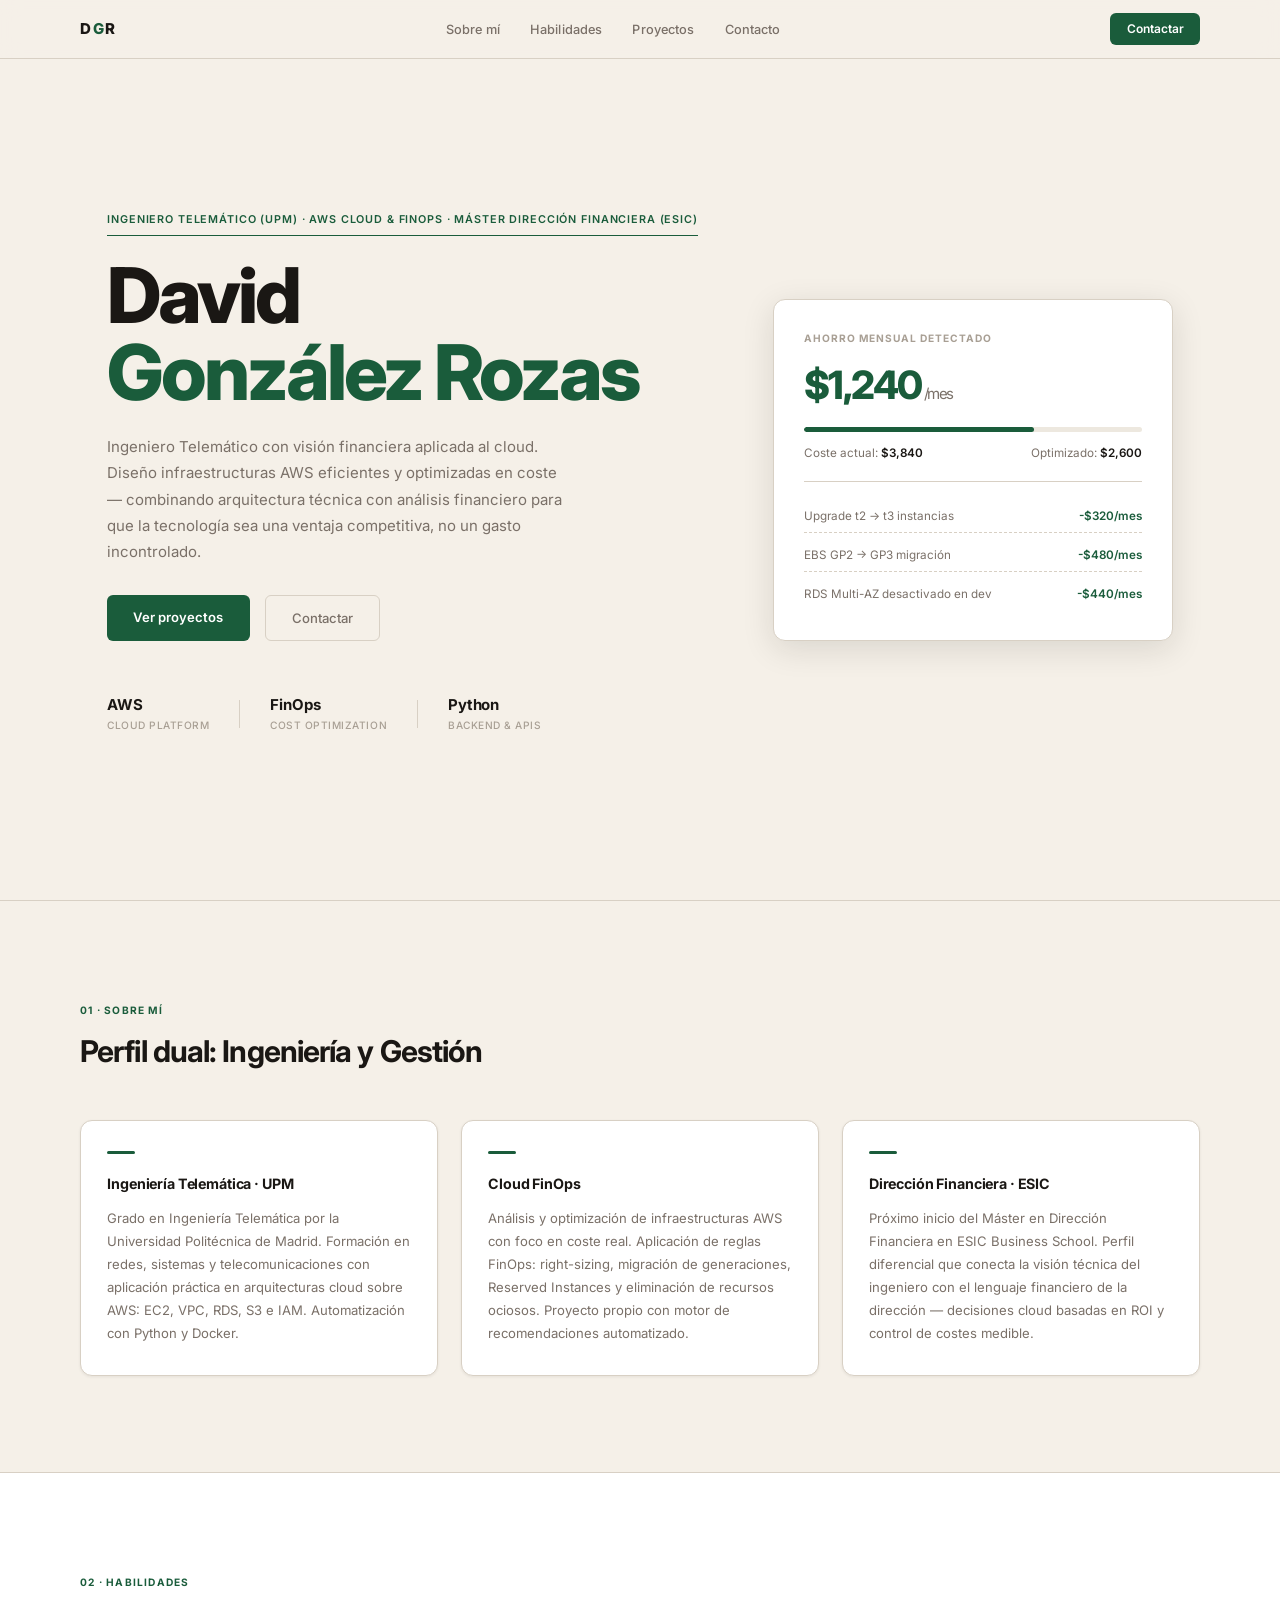
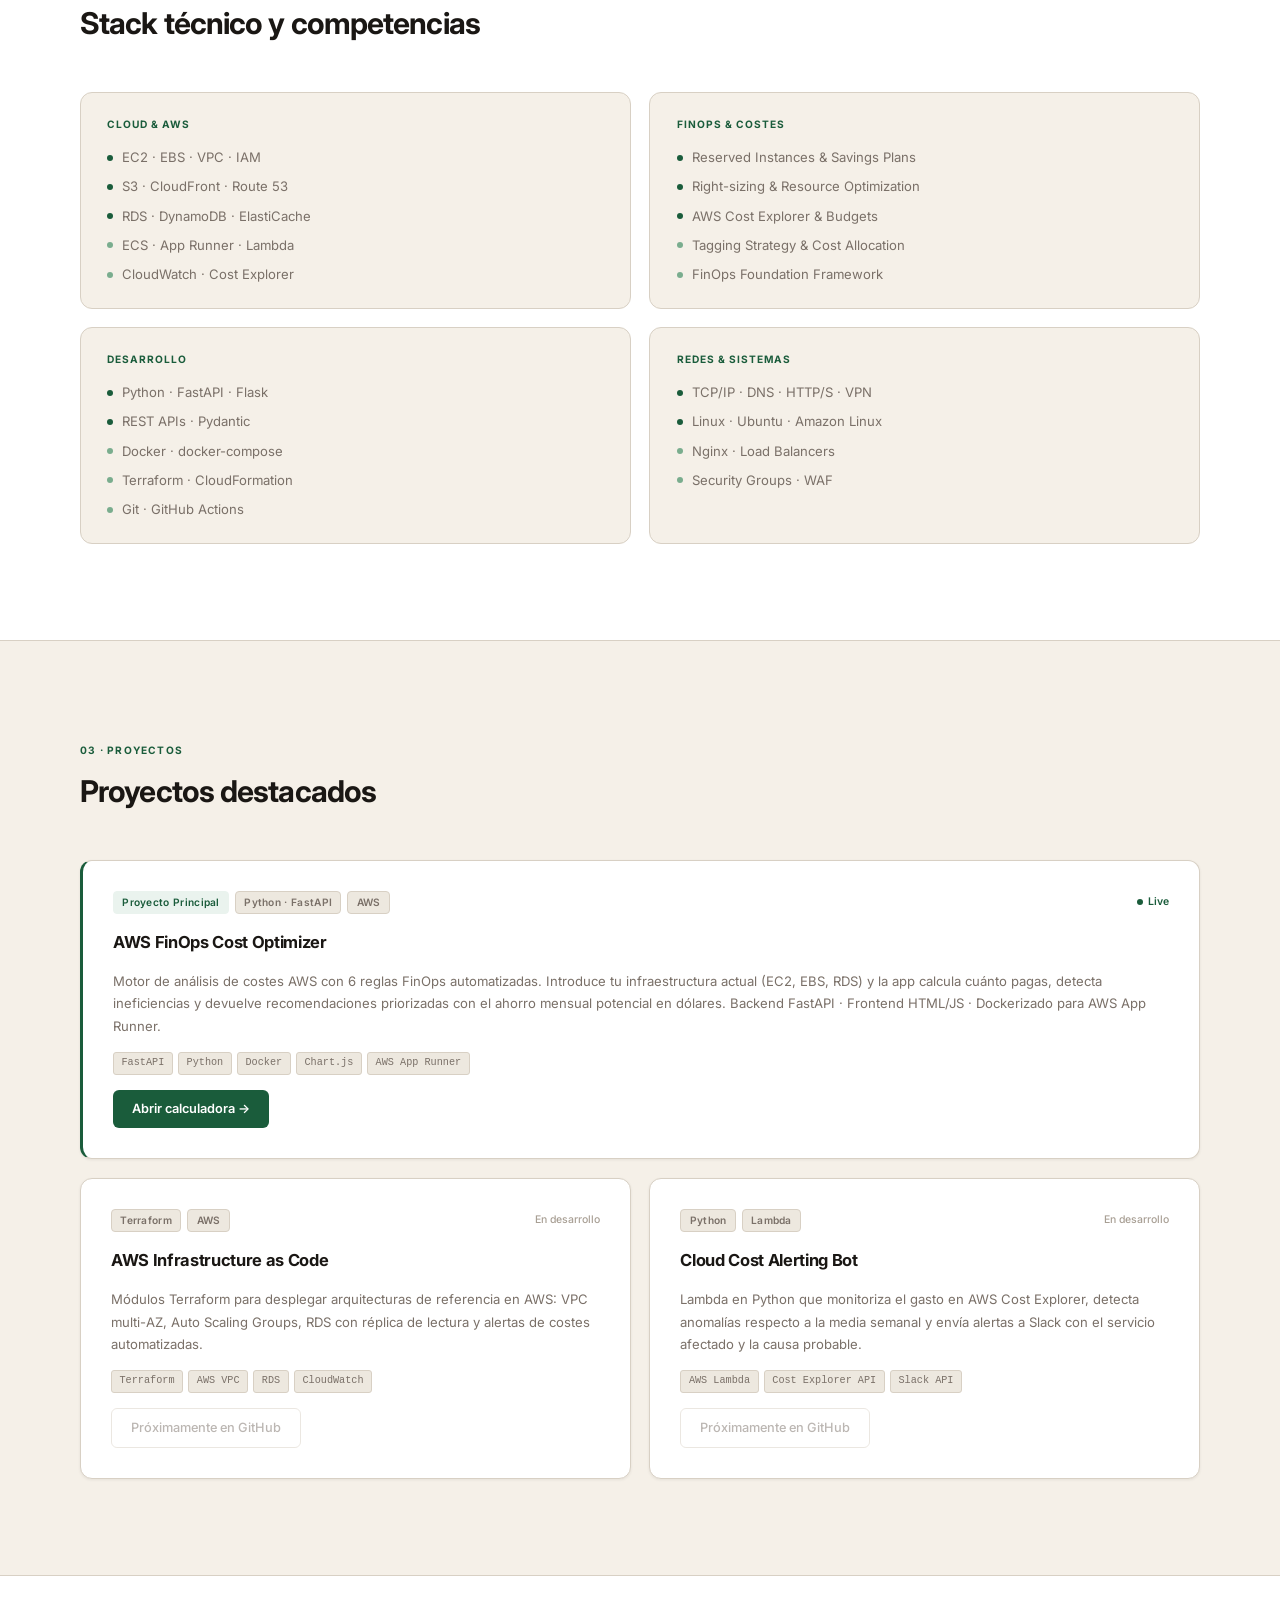
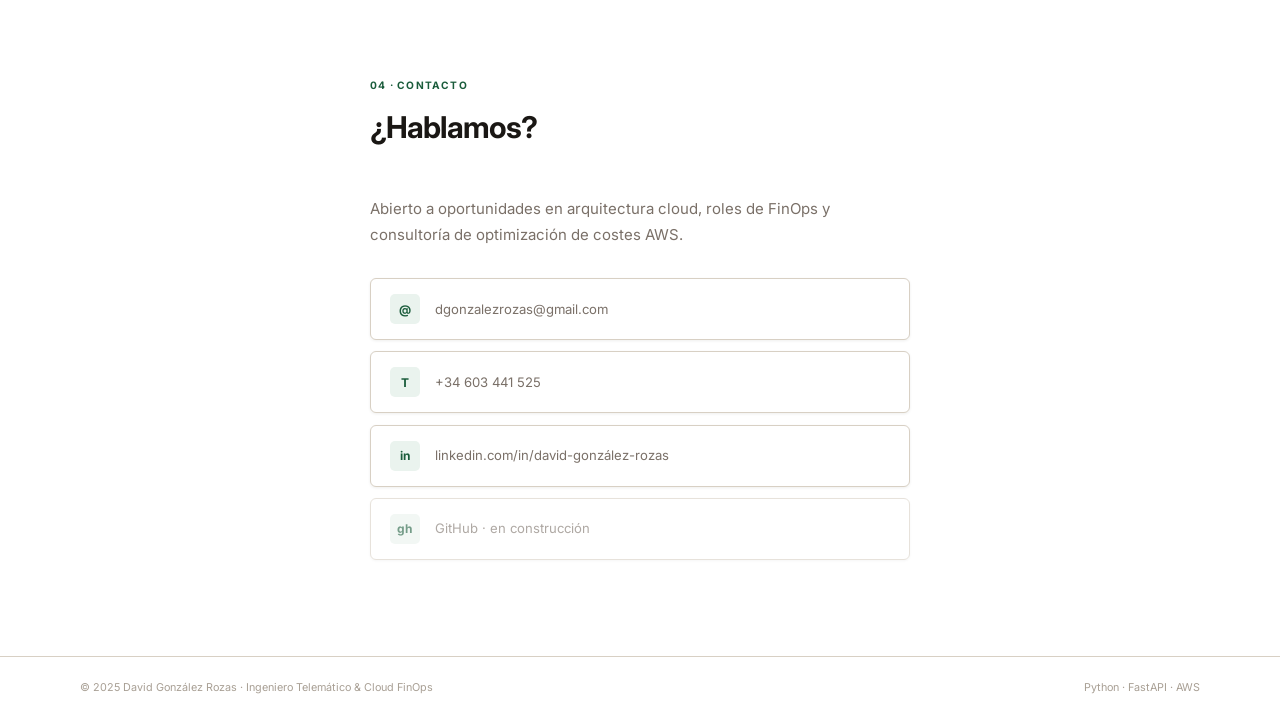
==== index.html @ 5a090d02 "Rename INDEX~1.HTM to index.html" ====
<!DOCTYPE html>
<html lang="es">
<head>
  <meta charset="UTF-8" />
  <meta name="viewport" content="width=device-width, initial-scale=1.0" />
  <title>David González Rozas — Ingeniero Telemático & Cloud FinOps</title>
  <meta name="description" content="Portfolio de David González Rozas, Ingeniero Telemático (UPM) especializado en AWS y Cloud FinOps. Próximo Máster en Dirección Financiera (ESIC)." />
  <link rel="preconnect" href="https://fonts.googleapis.com" />
  <link href="https://fonts.googleapis.com/css2?family=Inter:wght@400;500;600;700;800&display=swap" rel="stylesheet" />
  <link rel="stylesheet" href="assets/css/style.css" />
</head>
<body>

<nav class="navbar" id="navbar">
  <div class="container nav-inner">
    <a href="#" class="nav-brand">D<span class="brand-g">G</span>R</a>
    <ul class="nav-links">
      <li><a href="#about">Sobre mí</a></li>
      <li><a href="#skills">Habilidades</a></li>
      <li><a href="#projects">Proyectos</a></li>
      <li><a href="#contact">Contacto</a></li>
    </ul>
    <a href="mailto:dgonzalezrozas@gmail.com" class="btn-nav">Contactar</a>
  </div>
</nav>

<!-- HERO -->
<section class="hero" id="home">
  <div class="container hero-inner">
    <div class="hero-content">
      <div class="hero-tag">Ingeniero Telemático (UPM) · AWS Cloud & FinOps · Máster Dirección Financiera (ESIC)</div>
      <h1 class="hero-title">
        David<br />
        <span class="surname">González Rozas</span>
      </h1>
      <p class="hero-desc">
        Ingeniero Telemático con visión financiera aplicada al cloud. Diseño
        infraestructuras AWS eficientes y optimizadas en coste — combinando
        arquitectura técnica con análisis financiero para que la tecnología
        sea una ventaja competitiva, no un gasto incontrolado.
      </p>
      <div class="hero-cta">
        <a href="#projects" class="btn-primary">Ver proyectos</a>
        <a href="mailto:dgonzalezrozas@gmail.com" class="btn-ghost">Contactar</a>
      </div>
      <div class="hero-stats">
        <div class="stat">
          <span class="stat-val">AWS</span>
          <span class="stat-lab">Cloud Platform</span>
        </div>
        <div class="stat-div"></div>
        <div class="stat">
          <span class="stat-val">FinOps</span>
          <span class="stat-lab">Cost Optimization</span>
        </div>
        <div class="stat-div"></div>
        <div class="stat">
          <span class="stat-val">Python</span>
          <span class="stat-lab">Backend & APIs</span>
        </div>
      </div>
    </div>

    <div class="hero-visual" aria-hidden="true">
      <div class="visual-card">
        <div class="vc-label">Ahorro mensual detectado</div>
        <div class="vc-value">$1,240<span class="vc-unit"> /mes</span></div>
        <div class="vc-bar">
          <div class="vc-bar-fill" style="width:68%"></div>
        </div>
        <div class="vc-detail">
          <span>Coste actual: <strong>$3,840</strong></span>
          <span>Optimizado: <strong>$2,600</strong></span>
        </div>
        <div class="vc-recs">
          <div class="vc-rec">Upgrade t2 → t3 instancias<span>-$320/mes</span></div>
          <div class="vc-rec">EBS GP2 → GP3 migración<span>-$480/mes</span></div>
          <div class="vc-rec">RDS Multi-AZ desactivado en dev<span>-$440/mes</span></div>
        </div>
      </div>
    </div>
  </div>
</section>

<div class="section-divider"></div>

<!-- ABOUT -->
<section class="section" id="about">
  <div class="container">
    <div class="section-header">
      <span class="section-tag">01 · Sobre mí</span>
      <h2 class="section-title">Perfil dual: Ingeniería y Gestión</h2>
    </div>
    <div class="about-grid">
      <div class="about-block">
        <div class="ab-line"></div>
        <h3>Ingeniería Telemática · UPM</h3>
        <p>
          Grado en Ingeniería Telemática por la Universidad Politécnica de Madrid.
          Formación en redes, sistemas y telecomunicaciones con aplicación
          práctica en arquitecturas cloud sobre AWS: EC2, VPC, RDS, S3 e IAM.
          Automatización con Python y Docker.
        </p>
      </div>
      <div class="about-block">
        <div class="ab-line"></div>
        <h3>Cloud FinOps</h3>
        <p>
          Análisis y optimización de infraestructuras AWS con foco en coste real.
          Aplicación de reglas FinOps: right-sizing, migración de generaciones,
          Reserved Instances y eliminación de recursos ociosos.
          Proyecto propio con motor de recomendaciones automatizado.
        </p>
      </div>
      <div class="about-block">
        <div class="ab-line"></div>
        <h3>Dirección Financiera · ESIC</h3>
        <p>
          Próximo inicio del Máster en Dirección Financiera en ESIC Business School.
          Perfil diferencial que conecta la visión técnica del ingeniero con el
          lenguaje financiero de la dirección — decisiones cloud basadas
          en ROI y control de costes medible.
        </p>
      </div>
    </div>
  </div>
</section>

<div class="section-divider"></div>

<!-- SKILLS -->
<section class="section section-alt" id="skills">
  <div class="container">
    <div class="section-header">
      <span class="section-tag">02 · Habilidades</span>
      <h2 class="section-title">Stack técnico y competencias</h2>
    </div>
    <div class="skills-grid">
      <div class="skill-group">
        <h4 class="sg-title">Cloud & AWS</h4>
        <div class="skill-list">
          <div class="skill-item"><span class="skill-dot high"></span>EC2 · EBS · VPC · IAM</div>
          <div class="skill-item"><span class="skill-dot high"></span>S3 · CloudFront · Route 53</div>
          <div class="skill-item"><span class="skill-dot high"></span>RDS · DynamoDB · ElastiCache</div>
          <div class="skill-item"><span class="skill-dot med"></span>ECS · App Runner · Lambda</div>
          <div class="skill-item"><span class="skill-dot med"></span>CloudWatch · Cost Explorer</div>
        </div>
      </div>
      <div class="skill-group">
        <h4 class="sg-title">FinOps & Costes</h4>
        <div class="skill-list">
          <div class="skill-item"><span class="skill-dot high"></span>Reserved Instances & Savings Plans</div>
          <div class="skill-item"><span class="skill-dot high"></span>Right-sizing & Resource Optimization</div>
          <div class="skill-item"><span class="skill-dot high"></span>AWS Cost Explorer & Budgets</div>
          <div class="skill-item"><span class="skill-dot med"></span>Tagging Strategy & Cost Allocation</div>
          <div class="skill-item"><span class="skill-dot med"></span>FinOps Foundation Framework</div>
        </div>
      </div>
      <div class="skill-group">
        <h4 class="sg-title">Desarrollo</h4>
        <div class="skill-list">
          <div class="skill-item"><span class="skill-dot high"></span>Python · FastAPI · Flask</div>
          <div class="skill-item"><span class="skill-dot high"></span>REST APIs · Pydantic</div>
          <div class="skill-item"><span class="skill-dot med"></span>Docker · docker-compose</div>
          <div class="skill-item"><span class="skill-dot med"></span>Terraform · CloudFormation</div>
          <div class="skill-item"><span class="skill-dot med"></span>Git · GitHub Actions</div>
        </div>
      </div>
      <div class="skill-group">
        <h4 class="sg-title">Redes & Sistemas</h4>
        <div class="skill-list">
          <div class="skill-item"><span class="skill-dot high"></span>TCP/IP · DNS · HTTP/S · VPN</div>
          <div class="skill-item"><span class="skill-dot high"></span>Linux · Ubuntu · Amazon Linux</div>
          <div class="skill-item"><span class="skill-dot med"></span>Nginx · Load Balancers</div>
          <div class="skill-item"><span class="skill-dot med"></span>Security Groups · WAF</div>
        </div>
      </div>
    </div>
  </div>
</section>

<div class="section-divider"></div>

<!-- PROJECTS -->
<section class="section" id="projects">
  <div class="container">
    <div class="section-header">
      <span class="section-tag">03 · Proyectos</span>
      <h2 class="section-title">Proyectos destacados</h2>
    </div>
    <div class="projects-grid">

      <div class="project-card project-featured">
        <div class="project-header">
          <div class="project-badges">
            <span class="pbadge pbadge-featured">Proyecto Principal</span>
            <span class="pbadge">Python · FastAPI</span>
            <span class="pbadge">AWS</span>
          </div>
          <div class="project-status">
            <span class="status-dot"></span> Live
          </div>
        </div>
        <h3 class="project-title">AWS FinOps Cost Optimizer</h3>
        <p class="project-desc">
          Motor de análisis de costes AWS con 6 reglas FinOps automatizadas.
          Introduce tu infraestructura actual (EC2, EBS, RDS) y la app calcula
          cuánto pagas, detecta ineficiencias y devuelve recomendaciones
          priorizadas con el ahorro mensual potencial en dólares.
          Backend FastAPI · Frontend HTML/JS · Dockerizado para AWS App Runner.
        </p>
        <div class="project-tech">
          <span>FastAPI</span><span>Python</span><span>Docker</span>
          <span>Chart.js</span><span>AWS App Runner</span>
        </div>
        <div class="project-actions">
          <a href="calculator.html" class="btn-project-primary">Abrir calculadora →</a>
        </div>
      </div>

      <div class="project-card">
        <div class="project-header">
          <div class="project-badges">
            <span class="pbadge">Terraform</span>
            <span class="pbadge">AWS</span>
          </div>
          <div style="font-size:.7rem;color:var(--text-light);font-weight:500;">En desarrollo</div>
        </div>
        <h3 class="project-title">AWS Infrastructure as Code</h3>
        <p class="project-desc">
          Módulos Terraform para desplegar arquitecturas de referencia en AWS:
          VPC multi-AZ, Auto Scaling Groups, RDS con réplica de lectura
          y alertas de costes automatizadas.
        </p>
        <div class="project-tech">
          <span>Terraform</span><span>AWS VPC</span><span>RDS</span><span>CloudWatch</span>
        </div>
        <div class="project-actions">
          <span class="btn-project-ghost" style="opacity:.5;cursor:default;">Próximamente en GitHub</span>
        </div>
      </div>

      <div class="project-card">
        <div class="project-header">
          <div class="project-badges">
            <span class="pbadge">Python</span>
            <span class="pbadge">Lambda</span>
          </div>
          <div style="font-size:.7rem;color:var(--text-light);font-weight:500;">En desarrollo</div>
        </div>
        <h3 class="project-title">Cloud Cost Alerting Bot</h3>
        <p class="project-desc">
          Lambda en Python que monitoriza el gasto en AWS Cost Explorer,
          detecta anomalías respecto a la media semanal y envía alertas
          a Slack con el servicio afectado y la causa probable.
        </p>
        <div class="project-tech">
          <span>AWS Lambda</span><span>Cost Explorer API</span><span>Slack API</span>
        </div>
        <div class="project-actions">
          <span class="btn-project-ghost" style="opacity:.5;cursor:default;">Próximamente en GitHub</span>
        </div>
      </div>

    </div>
  </div>
</section>

<div class="section-divider"></div>

<!-- CONTACT -->
<section class="section section-alt" id="contact">
  <div class="container contact-inner">
    <div class="section-header">
      <span class="section-tag">04 · Contacto</span>
      <h2 class="section-title">¿Hablamos?</h2>
    </div>
    <p class="contact-desc">
      Abierto a oportunidades en arquitectura cloud, roles de FinOps
      y consultoría de optimización de costes AWS.
    </p>
    <div class="contact-links">
      <a href="mailto:dgonzalezrozas@gmail.com" class="contact-link">
        <span class="cl-icon">@</span>
        dgonzalezrozas@gmail.com
      </a>
      <a href="tel:+34603441525" class="contact-link">
        <span class="cl-icon">T</span>
        +34 603 441 525
      </a>
      <a href="https://www.linkedin.com/in/david-gonz%C3%A1lez-rozas-b55082380" class="contact-link" target="_blank">
        <span class="cl-icon">in</span>
        linkedin.com/in/david-gonzález-rozas
      </a>
      <a href="https://github.com/dgrozas" class="contact-link" target="_blank" style="opacity:.6;">
        <span class="cl-icon">gh</span>
        GitHub · en construcción
      </a>
    </div>
  </div>
</section>

<footer class="footer">
  <div class="container footer-inner">
    <span>© 2025 David González Rozas · Ingeniero Telemático & Cloud FinOps</span>
    <span>Python · FastAPI · AWS</span>
  </div>
</footer>

<script src="assets/js/main.js"></script>
</body>
</html>
---- assets/css/style.css ----
/* ═══════════════════════════════════════════════════════════
   Portfolio — David González Rozas
   Paleta: crema cálida · verde bosque · tipografía editorial
   ══════════════════════════════════════════════════════════ */

*, *::before, *::after { box-sizing: border-box; margin: 0; padding: 0; }

:root {
  --bg:           #f5f0e8;
  --surface:      #ffffff;
  --surface-2:    #ede8df;
  --border:       #d8d0c4;
  --text:         #1a1714;
  --text-muted:   #7a7068;
  --text-light:   #a89f94;
  --accent:       #1a5c3b;
  --accent-hover: #144d31;
  --accent-light: #eaf3ee;
  --gold:         #9a7b3c;
  --radius:       6px;
  --radius-lg:    12px;
  --shadow-sm:    0 1px 3px rgba(26,23,20,.07);
  --shadow:       0 2px 12px rgba(26,23,20,.09);
  --shadow-lg:    0 8px 32px rgba(26,23,20,.12);
  --font:         'Inter', system-ui, sans-serif;
}

html { scroll-behavior: smooth; font-size: 15px; }
body {
  font-family: var(--font);
  background: var(--bg);
  color: var(--text);
  line-height: 1.6;
}
.container { max-width: 1180px; margin: 0 auto; padding: 0 2rem; }
a { text-decoration: none; color: inherit; }

/* ── Navbar ──────────────────────────────────────────────── */
.navbar {
  position: fixed; top: 0; left: 0; right: 0; z-index: 200;
  background: rgba(245,240,232,.94);
  backdrop-filter: blur(10px);
  border-bottom: 1px solid var(--border);
}
.nav-inner {
  display: flex; align-items: center;
  height: 58px; gap: 2rem;
}
.nav-brand {
  font-size: 1rem; font-weight: 800;
  letter-spacing: 0.1em;
  color: var(--text);
}
.brand-g { color: var(--accent); }

.nav-links {
  display: flex; gap: 2rem; list-style: none; flex: 1;
  justify-content: center;
}
.nav-links a {
  font-size: .85rem; font-weight: 500;
  color: var(--text-muted);
  transition: color .15s;
  letter-spacing: .01em;
}
.nav-links a:hover { color: var(--text); }

.btn-nav {
  background: var(--accent);
  color: #fff;
  border-radius: var(--radius);
  padding: .42rem 1.1rem;
  font-size: .8rem; font-weight: 600;
  transition: background .15s;
}
.btn-nav:hover { background: var(--accent-hover); }

/* ── Hero ────────────────────────────────────────────────── */
.hero {
  min-height: 100vh;
  display: flex; align-items: center;
  padding: 100px 0 60px;
}
.hero-inner {
  display: grid;
  grid-template-columns: 1fr 400px;
  gap: 5rem; align-items: center;
}
@media (max-width: 900px) {
  .hero-inner { grid-template-columns: 1fr; }
  .hero-visual { display: none; }
}

.hero-tag {
  display: inline-block;
  font-size: .72rem; font-weight: 600;
  letter-spacing: .08em; text-transform: uppercase;
  color: var(--accent); margin-bottom: 1.5rem;
  padding-bottom: .4rem;
  border-bottom: 1.5px solid var(--accent);
}
.hero-title {
  font-size: clamp(3.2rem, 6vw, 5.8rem);
  font-weight: 800; letter-spacing: -.04em;
  line-height: 1.0; margin-bottom: 1.5rem;
  color: var(--text);
}
.hero-title .surname {
  color: var(--accent);
}
.hero-desc {
  color: var(--text-muted); font-size: 1rem;
  max-width: 460px; line-height: 1.75;
  margin-bottom: 2rem;
}
.hero-cta { display: flex; gap: 1rem; margin-bottom: 3.5rem; flex-wrap: wrap; }

.btn-primary {
  background: var(--accent); color: #fff;
  border-radius: var(--radius);
  padding: .75rem 1.75rem;
  font-size: .875rem; font-weight: 600;
  transition: background .15s, transform .1s;
}
.btn-primary:hover { background: var(--accent-hover); transform: translateY(-1px); }

.btn-ghost {
  border: 1.5px solid var(--border);
  border-radius: var(--radius);
  padding: .75rem 1.75rem;
  font-size: .875rem; font-weight: 500;
  color: var(--text-muted);
  transition: border-color .15s, color .15s;
}
.btn-ghost:hover { border-color: var(--accent); color: var(--accent); }

.hero-stats { display: flex; align-items: center; gap: 2rem; }
.stat { display: flex; flex-direction: column; }
.stat-val {
  font-size: 1rem; font-weight: 700;
  color: var(--text); letter-spacing: -.01em;
}
.stat-lab { font-size: .68rem; color: var(--text-light); font-weight: 500; text-transform: uppercase; letter-spacing: .05em; }
.stat-div { width: 1px; height: 28px; background: var(--border); }

/* ── Hero visual ─────────────────────────────────────────── */
.visual-card {
  background: var(--surface);
  border: 1px solid var(--border);
  border-radius: var(--radius-lg);
  padding: 2rem;
  box-shadow: var(--shadow-lg);
}
.vc-label {
  font-size: .68rem; font-weight: 700;
  text-transform: uppercase; letter-spacing: .1em;
  color: var(--text-light); margin-bottom: .5rem;
}
.vc-value {
  font-size: 2.6rem; font-weight: 800;
  letter-spacing: -.04em; color: var(--accent);
  margin-bottom: .75rem;
}
.vc-unit { font-size: 1rem; font-weight: 400; color: var(--text-muted); }
.vc-bar {
  background: var(--surface-2);
  border-radius: 4px; height: 5px;
  margin-bottom: .75rem; overflow: hidden;
}
.vc-bar-fill {
  height: 100%; border-radius: 4px;
  background: var(--accent);
}
.vc-detail {
  display: flex; justify-content: space-between;
  font-size: .78rem; color: var(--text-muted);
  margin-bottom: 1.25rem; padding-bottom: 1.25rem;
  border-bottom: 1px solid var(--border);
}
.vc-detail strong { color: var(--text); font-weight: 600; }
.vc-recs { display: flex; flex-direction: column; gap: .5rem; }
.vc-rec {
  font-size: .78rem; color: var(--text-muted);
  display: flex; justify-content: space-between;
  padding: .4rem 0;
  border-bottom: 1px dashed var(--border);
}
.vc-rec:last-child { border-bottom: none; }
.vc-rec span { color: var(--accent); font-weight: 600; }

/* ── Sections ────────────────────────────────────────────── */
.section { padding: 96px 0; }
.section-alt { background: var(--surface); }
.section-divider {
  height: 1px; background: var(--border);
  margin: 0;
}

.section-header { margin-bottom: 3rem; }
.section-tag {
  display: inline-block;
  font-size: .68rem; font-weight: 700;
  text-transform: uppercase; letter-spacing: .12em;
  color: var(--accent); margin-bottom: .6rem;
}
.section-title {
  font-size: clamp(1.6rem, 3vw, 2rem);
  font-weight: 700; letter-spacing: -.03em;
  color: var(--text);
}

/* ── About ───────────────────────────────────────────────── */
.about-grid {
  display: grid; grid-template-columns: repeat(3, 1fr); gap: 1.5rem;
}
@media (max-width: 768px) { .about-grid { grid-template-columns: 1fr; } }

.about-block {
  background: var(--surface);
  border: 1px solid var(--border);
  border-radius: var(--radius-lg);
  padding: 2rem 1.75rem;
  box-shadow: var(--shadow-sm);
  transition: box-shadow .2s, transform .2s;
}
.about-block:hover {
  box-shadow: var(--shadow);
  transform: translateY(-2px);
}
.ab-line {
  width: 28px; height: 3px;
  background: var(--accent);
  border-radius: 2px;
  margin-bottom: 1.25rem;
}
.about-block h3 {
  font-size: .95rem; font-weight: 700;
  margin-bottom: .75rem; color: var(--text);
  letter-spacing: -.01em;
}
.about-block p { color: var(--text-muted); font-size: .875rem; line-height: 1.75; }

/* ── Skills ──────────────────────────────────────────────── */
.skills-grid {
  display: grid; grid-template-columns: repeat(2, 1fr); gap: 1.25rem;
}
@media (max-width: 768px) { .skills-grid { grid-template-columns: 1fr; } }

.skill-group {
  background: var(--bg);
  border: 1px solid var(--border);
  border-radius: var(--radius-lg);
  padding: 1.5rem 1.75rem;
}
.sg-title {
  font-size: .68rem; font-weight: 700;
  text-transform: uppercase; letter-spacing: .1em;
  color: var(--accent); margin-bottom: 1rem;
}
.skill-list { display: flex; flex-direction: column; gap: .55rem; }
.skill-item {
  display: flex; align-items: center; gap: .6rem;
  font-size: .875rem; color: var(--text-muted);
}
.skill-dot {
  width: 6px; height: 6px; border-radius: 50%; flex-shrink: 0;
}
.skill-dot.high { background: var(--accent); }
.skill-dot.med  { background: #7aad8e; }

/* ── Projects ────────────────────────────────────────────── */
.projects-grid {
  display: grid;
  grid-template-columns: 1fr 1fr;
  gap: 1.25rem;
}
@media (max-width: 768px) { .projects-grid { grid-template-columns: 1fr; } }

.project-card {
  background: var(--surface);
  border: 1px solid var(--border);
  border-radius: var(--radius-lg);
  padding: 2rem;
  display: flex; flex-direction: column; gap: 1rem;
  box-shadow: var(--shadow-sm);
  transition: box-shadow .2s, transform .2s;
}
.project-card:hover {
  box-shadow: var(--shadow);
  transform: translateY(-2px);
}
.project-featured {
  grid-column: 1 / -1;
  border-left: 3px solid var(--accent);
}

.project-header {
  display: flex; align-items: center;
  justify-content: space-between; flex-wrap: wrap; gap: .5rem;
}
.project-badges { display: flex; gap: .4rem; flex-wrap: wrap; }
.pbadge {
  background: var(--surface-2);
  border: 1px solid var(--border);
  border-radius: 4px;
  padding: .15rem .55rem;
  font-size: .68rem; font-weight: 600;
  color: var(--text-muted); letter-spacing: .03em;
}
.pbadge-featured { color: var(--accent); border-color: var(--accent-light); background: var(--accent-light); }

.project-status {
  display: flex; align-items: center; gap: .35rem;
  font-size: .7rem; font-weight: 600; color: var(--accent);
}
.status-dot {
  width: 6px; height: 6px; border-radius: 50%;
  background: var(--accent);
  animation: pulse 2.5s infinite;
}
@keyframes pulse {
  0%, 100% { opacity: 1; }
  50% { opacity: .35; }
}

.project-title {
  font-size: 1.1rem; font-weight: 700;
  letter-spacing: -.02em; color: var(--text);
}
.project-desc {
  color: var(--text-muted); font-size: .875rem; line-height: 1.7;
}
.project-tech { display: flex; gap: .35rem; flex-wrap: wrap; }
.project-tech span {
  background: var(--surface-2);
  border: 1px solid var(--border);
  border-radius: 3px;
  padding: .15rem .5rem;
  font-size: .68rem; font-weight: 500;
  color: var(--text-muted);
  font-family: 'Courier New', monospace;
}
.project-actions { display: flex; gap: .75rem; flex-wrap: wrap; margin-top: auto; }

.btn-project-primary {
  background: var(--accent); color: #fff;
  border-radius: var(--radius);
  padding: .6rem 1.25rem;
  font-size: .85rem; font-weight: 600;
  transition: background .15s;
}
.btn-project-primary:hover { background: var(--accent-hover); }

.btn-project-ghost {
  border: 1px solid var(--border);
  border-radius: var(--radius);
  padding: .6rem 1.25rem;
  font-size: .85rem; font-weight: 500;
  color: var(--text-muted);
  transition: border-color .15s, color .15s;
}
.btn-project-ghost:hover { border-color: var(--accent); color: var(--accent); }

/* ── Contact ─────────────────────────────────────────────── */
.contact-inner { max-width: 600px; }
.contact-desc {
  color: var(--text-muted); font-size: 1rem;
  line-height: 1.75; margin-bottom: 2rem;
}
.contact-links { display: flex; flex-direction: column; gap: .75rem; }
.contact-link {
  display: flex; align-items: center; gap: 1rem;
  background: var(--surface);
  border: 1px solid var(--border);
  border-radius: var(--radius);
  padding: 1rem 1.25rem;
  font-size: .875rem; color: var(--text-muted);
  box-shadow: var(--shadow-sm);
  transition: border-color .15s, color .15s, box-shadow .15s;
}
.contact-link:hover {
  border-color: var(--accent);
  color: var(--accent);
  box-shadow: var(--shadow);
}
.cl-icon {
  width: 30px; height: 30px;
  background: var(--accent-light);
  border-radius: 5px;
  display: flex; align-items: center; justify-content: center;
  font-size: .8rem; font-weight: 700; flex-shrink: 0;
  color: var(--accent);
}

/* ── Footer ──────────────────────────────────────────────── */
.footer {
  border-top: 1px solid var(--border);
  padding: 1.5rem 0;
  background: var(--surface);
}
.footer-inner {
  display: flex; justify-content: space-between;
  flex-wrap: wrap; gap: .5rem;
  font-size: .72rem; color: var(--text-light);
}
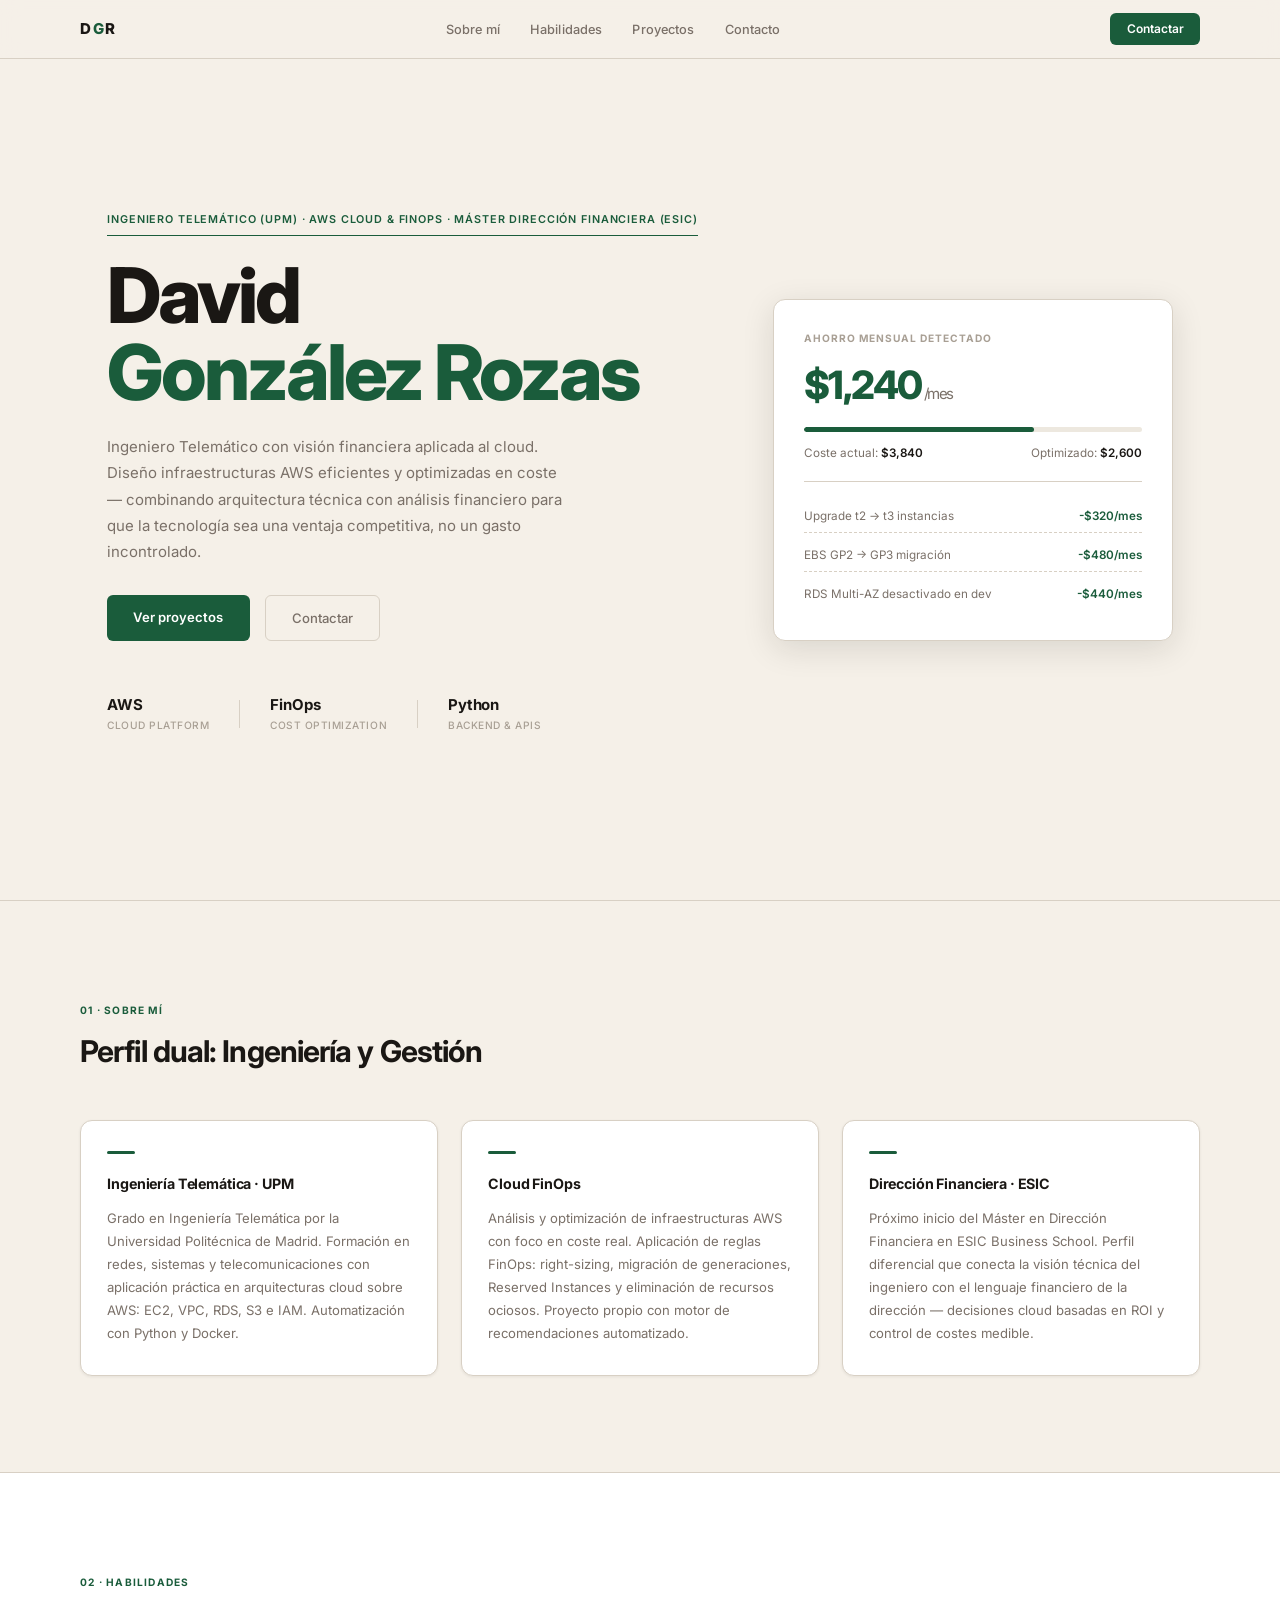
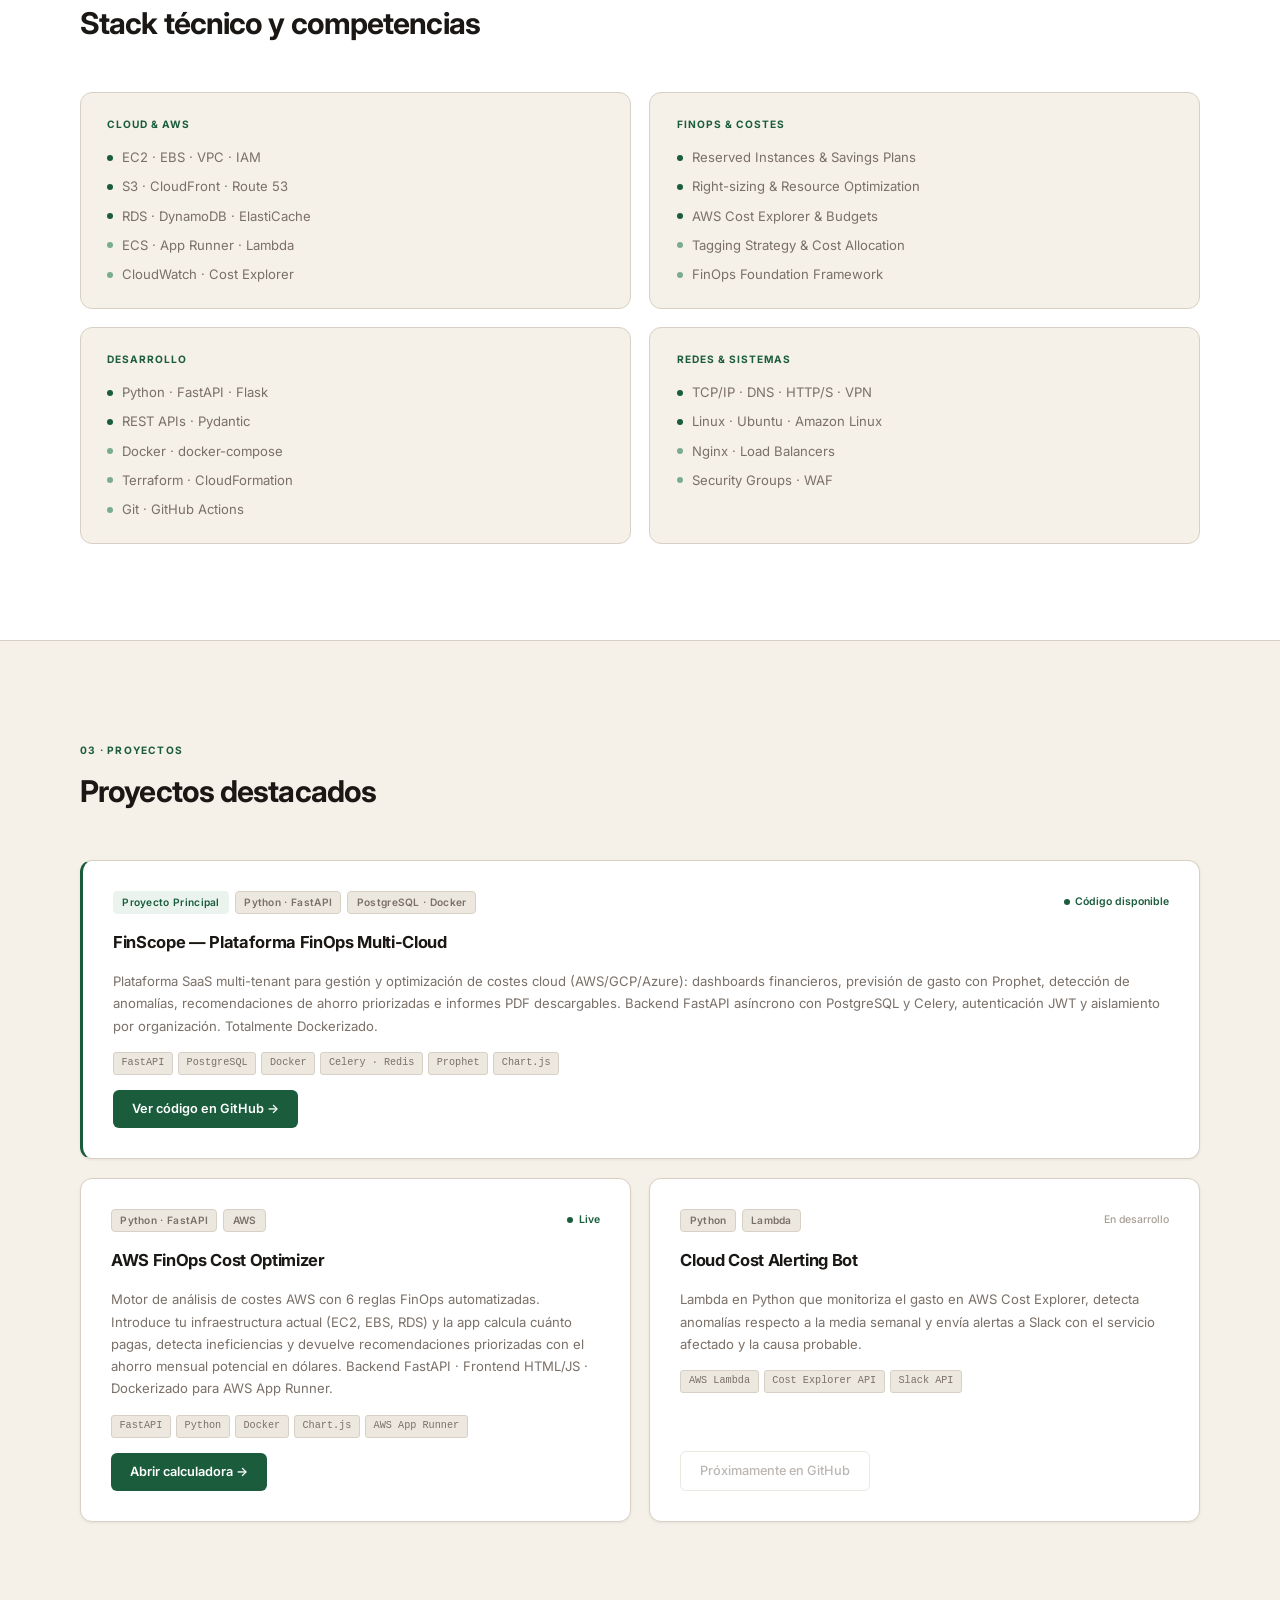
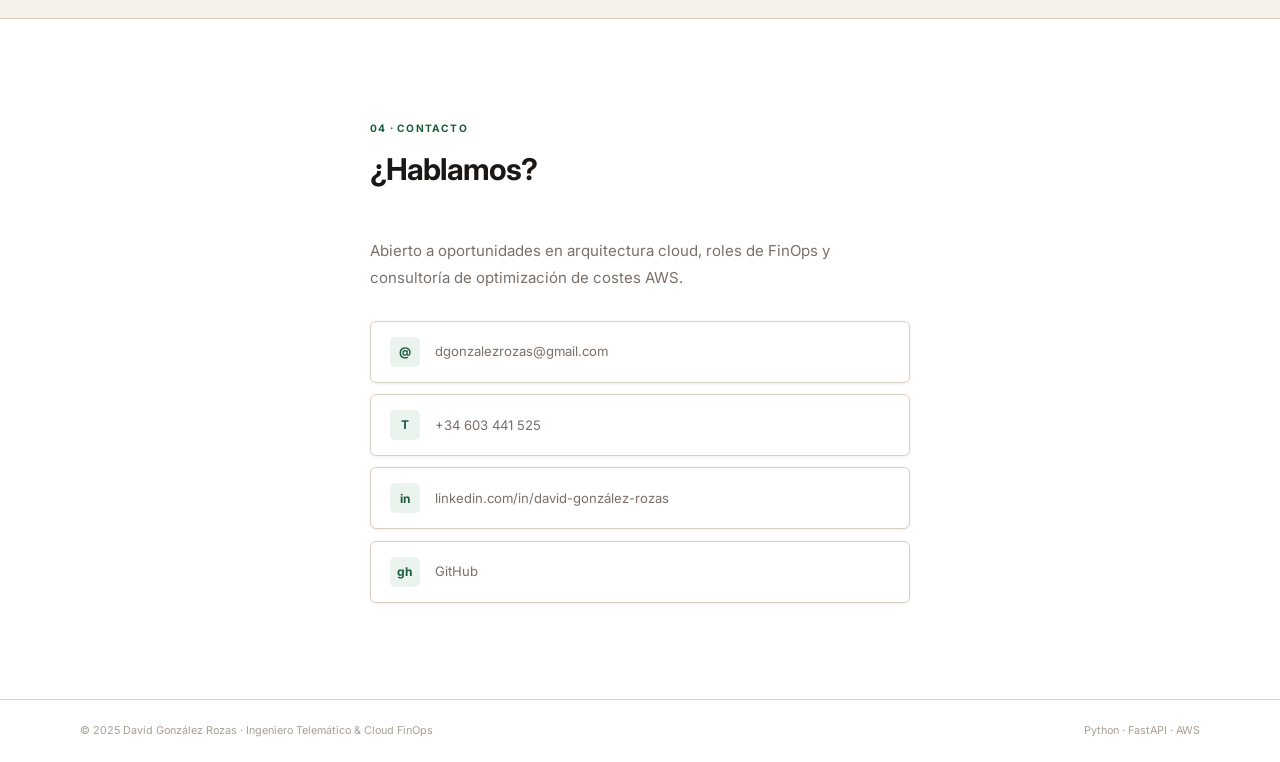
==== commit bb3af106: "Revise project information and links in index.html Updated project details and descriptions for clar" ====
--- a/index.html
+++ b/index.html
@@ -195,6 +195,34 @@
           <div class="project-badges">
             <span class="pbadge pbadge-featured">Proyecto Principal</span>
             <span class="pbadge">Python · FastAPI</span>
+            <span class="pbadge">PostgreSQL · Docker</span>
+          </div>
+          <div class="project-status">
+            <span class="status-dot"></span> Código disponible
+          </div>
+        </div>
+        <h3 class="project-title">FinScope — Plataforma FinOps Multi-Cloud</h3>
+        <p class="project-desc">
+          Plataforma SaaS multi-tenant para gestión y optimización de costes
+          cloud (AWS/GCP/Azure): dashboards financieros, previsión de gasto
+          con Prophet, detección de anomalías, recomendaciones de ahorro
+          priorizadas e informes PDF descargables. Backend FastAPI asíncrono
+          con PostgreSQL y Celery, autenticación JWT y aislamiento por
+          organización. Totalmente Dockerizado.
+        </p>
+        <div class="project-tech">
+          <span>FastAPI</span><span>PostgreSQL</span><span>Docker</span>
+          <span>Celery · Redis</span><span>Prophet</span><span>Chart.js</span>
+        </div>
+        <div class="project-actions">
+          <a href="https://github.com/dgrozas/FinScope" class="btn-project-primary" target="_blank" rel="noopener">Ver código en GitHub →</a>
+        </div>
+      </div>
+
+      <div class="project-card">
+        <div class="project-header">
+          <div class="project-badges">
+            <span class="pbadge">Python · FastAPI</span>
             <span class="pbadge">AWS</span>
           </div>
           <div class="project-status">
@@ -215,28 +243,6 @@
         </div>
         <div class="project-actions">
           <a href="calculator.html" class="btn-project-primary">Abrir calculadora →</a>
-        </div>
-      </div>
-
-      <div class="project-card">
-        <div class="project-header">
-          <div class="project-badges">
-            <span class="pbadge">Terraform</span>
-            <span class="pbadge">AWS</span>
-          </div>
-          <div style="font-size:.7rem;color:var(--text-light);font-weight:500;">En desarrollo</div>
-        </div>
-        <h3 class="project-title">AWS Infrastructure as Code</h3>
-        <p class="project-desc">
-          Módulos Terraform para desplegar arquitecturas de referencia en AWS:
-          VPC multi-AZ, Auto Scaling Groups, RDS con réplica de lectura
-          y alertas de costes automatizadas.
-        </p>
-        <div class="project-tech">
-          <span>Terraform</span><span>AWS VPC</span><span>RDS</span><span>CloudWatch</span>
-        </div>
-        <div class="project-actions">
-          <span class="btn-project-ghost" style="opacity:.5;cursor:default;">Próximamente en GitHub</span>
         </div>
       </div>
 
@@ -292,9 +298,9 @@
         <span class="cl-icon">in</span>
         linkedin.com/in/david-gonzález-rozas
       </a>
-      <a href="https://github.com/dgrozas" class="contact-link" target="_blank" style="opacity:.6;">
+      <a href="https://github.com/dgrozas" class="contact-link" target="_blank">
         <span class="cl-icon">gh</span>
-        GitHub · en construcción
+        GitHub
       </a>
     </div>
   </div>
